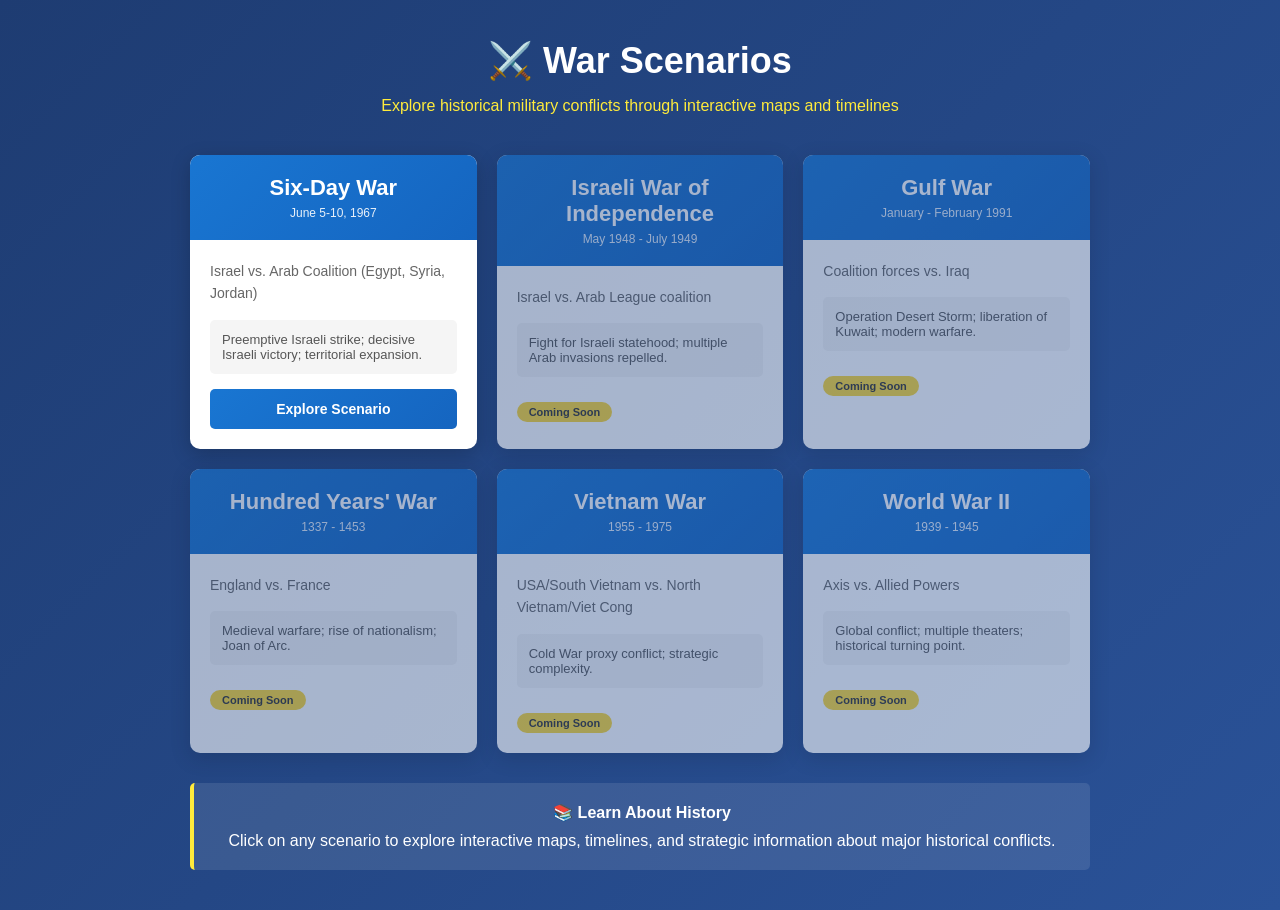
==== index.html @ 11c91784 "Add files via upload" ====
<!DOCTYPE html>
<html lang="en">
<head>
    <meta charset="UTF-8">
    <meta name="viewport" content="width=device-width, initial-scale=1.0">
    <title>War Scenarios - Interactive History</title>
    <style>
        * {
            margin: 0;
            padding: 0;
            box-sizing: border-box;
        }

        body {
            font-family: 'Segoe UI', Tahoma, Geneva, Verdana, sans-serif;
            background: linear-gradient(135deg, #1e3c72 0%, #2a5298 100%);
            min-height: 100vh;
            padding: 40px 20px;
        }

        .container {
            max-width: 900px;
            margin: 0 auto;
        }

        h1 {
            color: white;
            text-align: center;
            margin-bottom: 15px;
            font-size: 36px;
        }

        .subtitle {
            color: #ffeb3b;
            text-align: center;
            margin-bottom: 40px;
            font-size: 16px;
        }

        .scenarios-grid {
            display: grid;
            grid-template-columns: repeat(auto-fit, minmax(250px, 1fr));
            gap: 20px;
            margin-bottom: 30px;
        }

        .scenario-card {
            background: white;
            border-radius: 10px;
            overflow: hidden;
            box-shadow: 0 5px 20px rgba(0, 0, 0, 0.2);
            transition: transform 0.3s, box-shadow 0.3s;
            cursor: pointer;
        }

        .scenario-card:hover {
            transform: translateY(-5px);
            box-shadow: 0 10px 30px rgba(0, 0, 0, 0.3);
        }

        .scenario-header {
            background: linear-gradient(135deg, #1976D2 0%, #1565C0 100%);
            color: white;
            padding: 20px;
            text-align: center;
        }

        .scenario-header h2 {
            font-size: 22px;
            margin-bottom: 5px;
        }

        .scenario-date {
            font-size: 12px;
            opacity: 0.9;
        }

        .scenario-body {
            padding: 20px;
        }

        .scenario-description {
            color: #666;
            font-size: 14px;
            margin-bottom: 15px;
            line-height: 1.6;
        }

        .scenario-details {
            background: #f5f5f5;
            padding: 12px;
            border-radius: 5px;
            font-size: 13px;
            margin-bottom: 15px;
            color: #555;
        }

        .scenario-button {
            background: linear-gradient(135deg, #1976D2 0%, #1565C0 100%);
            color: white;
            border: none;
            padding: 12px 24px;
            border-radius: 5px;
            cursor: pointer;
            font-size: 14px;
            font-weight: bold;
            width: 100%;
            transition: background 0.3s;
        }

        .scenario-button:hover {
            background: linear-gradient(135deg, #1565C0 0%, #0D47A1 100%);
        }

        .coming-soon {
            opacity: 0.6;
            cursor: not-allowed;
        }

        .coming-soon .scenario-button {
            background: #ccc;
            cursor: not-allowed;
        }

        .coming-soon-badge {
            display: inline-block;
            background: #FDD835;
            color: #333;
            padding: 4px 12px;
            border-radius: 20px;
            font-size: 11px;
            font-weight: bold;
            margin-top: 10px;
        }

        .info-box {
            background: rgba(255, 255, 255, 0.1);
            border-left: 4px solid #ffeb3b;
            padding: 20px;
            border-radius: 5px;
            color: white;
            text-align: center;
        }

        @media (max-width: 768px) {
            h1 {
                font-size: 28px;
            }

            .scenarios-grid {
                grid-template-columns: 1fr;
            }
        }
    </style>
</head>
<body>
    <div class="container">
        <h1>⚔️ War Scenarios</h1>
        <p class="subtitle">Explore historical military conflicts through interactive maps and timelines</p>

        <div class="scenarios-grid" id="scenariosContainer">
            <!-- Scenarios will be generated here -->
        </div>

        <div class="info-box">
            <strong>📚 Learn About History</strong>
            <p style="margin-top: 10px;">Click on any scenario to explore interactive maps, timelines, and strategic information about major historical conflicts.</p>
        </div>
    </div>

    <script>
        // Define all war scenarios here
        const scenarios = [
            {
                id: 'six-day-war',
                name: 'Six-Day War',
                date: 'June 5-10, 1967',
                description: 'Israel vs. Arab Coalition (Egypt, Syria, Jordan)',
                details: 'Preemptive Israeli strike; decisive Israeli victory; territorial expansion.',
                url: 'six-day-war-map.html',
                status: 'active'
            },
            {
                id: 'war-of-independence',
                name: 'Israeli War of Independence',
                date: 'May 1948 - July 1949',
                description: 'Israel vs. Arab League coalition',
                details: 'Fight for Israeli statehood; multiple Arab invasions repelled.',
                url: '#',
                status: 'coming-soon'
            },
            {
                id: 'gulf-war',
                name: 'Gulf War',
                date: 'January - February 1991',
                description: 'Coalition forces vs. Iraq',
                details: 'Operation Desert Storm; liberation of Kuwait; modern warfare.',
                url: '#',
                status: 'coming-soon'
            },
            {
                id: 'hundred-years-war',
                name: 'Hundred Years\' War',
                date: '1337 - 1453',
                description: 'England vs. France',
                details: 'Medieval warfare; rise of nationalism; Joan of Arc.',
                url: '#',
                status: 'coming-soon'
            },
            {
                id: 'vietnam-war',
                name: 'Vietnam War',
                date: '1955 - 1975',
                description: 'USA/South Vietnam vs. North Vietnam/Viet Cong',
                details: 'Cold War proxy conflict; strategic complexity.',
                url: '#',
                status: 'coming-soon'
            },
            {
                id: 'world-war-2',
                name: 'World War II',
                date: '1939 - 1945',
                description: 'Axis vs. Allied Powers',
                details: 'Global conflict; multiple theaters; historical turning point.',
                url: '#',
                status: 'coming-soon'
            }
        ];

        // Render scenarios
        function renderScenarios() {
            const container = document.getElementById('scenariosContainer');
            container.innerHTML = scenarios.map(scenario => `
                <div class="scenario-card ${scenario.status === 'coming-soon' ? 'coming-soon' : ''}">
                    <div class="scenario-header">
                        <h2>${scenario.name}</h2>
                        <div class="scenario-date">${scenario.date}</div>
                    </div>
                    <div class="scenario-body">
                        <p class="scenario-description">${scenario.description}</p>
                        <div class="scenario-details">${scenario.details}</div>
                        ${scenario.status === 'coming-soon' ? 
                            `<div class="coming-soon-badge">Coming Soon</div>` : 
                            `<button class="scenario-button" onclick="navigateToScenario('${scenario.url}')">Explore Scenario</button>`
                        }
                    </div>
                </div>
            `).join('');
        }

        function navigateToScenario(url) {
            if (url !== '#') {
                window.location.href = url;
            }
        }

        // Initialize
        renderScenarios();
    </script>
</body>
</html>
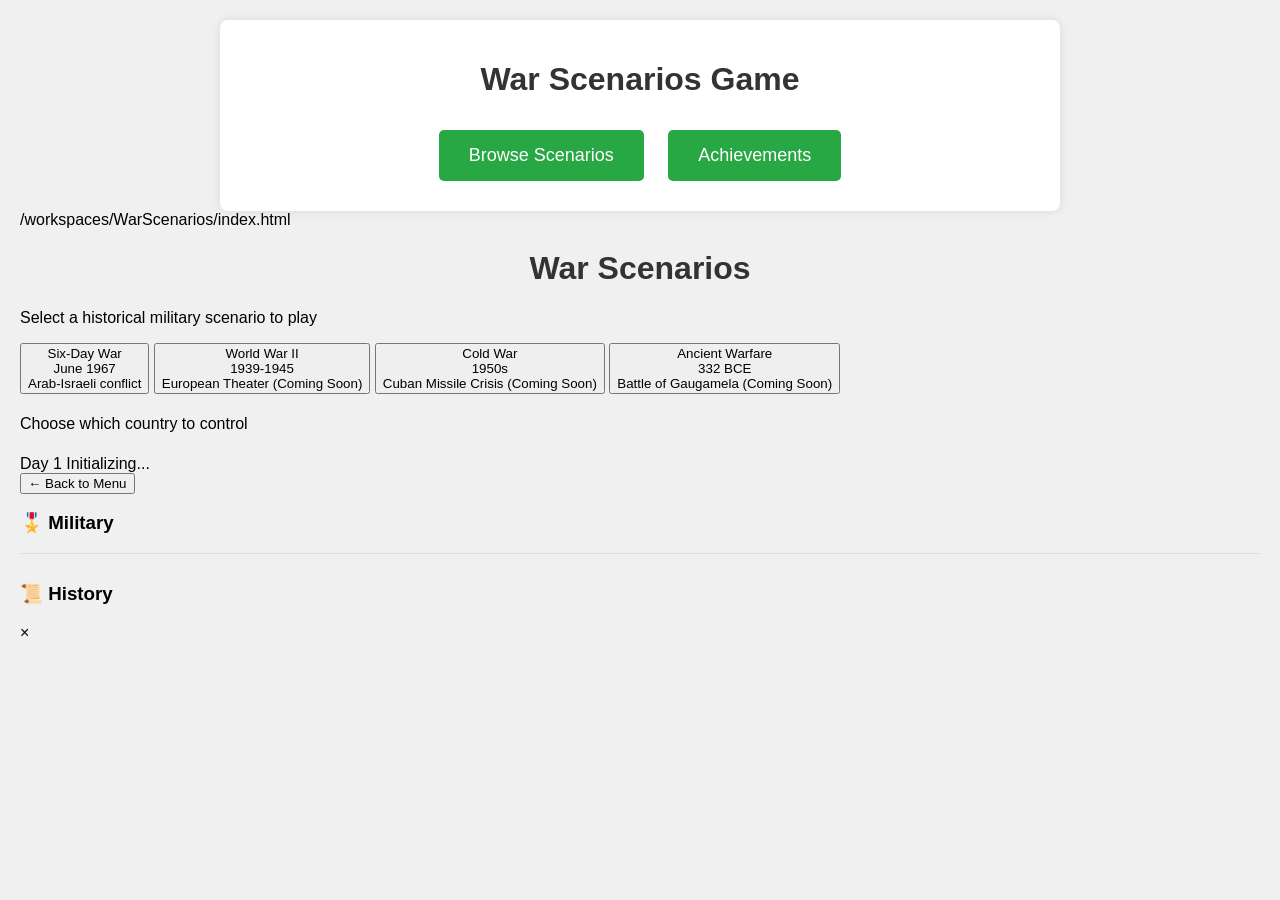
==== commit 9389bd2e: "Add War Scenarios game (Six Day War 1967)" ====
--- a/index.html
+++ b/index.html
@@ -3,259 +3,166 @@
 <head>
     <meta charset="UTF-8">
     <meta name="viewport" content="width=device-width, initial-scale=1.0">
-    <title>War Scenarios - Interactive History</title>
-    <style>
-        * {
-            margin: 0;
-            padding: 0;
-            box-sizing: border-box;
-        }
-
-        body {
-            font-family: 'Segoe UI', Tahoma, Geneva, Verdana, sans-serif;
-            background: linear-gradient(135deg, #1e3c72 0%, #2a5298 100%);
-            min-height: 100vh;
-            padding: 40px 20px;
-        }
-
-        .container {
-            max-width: 900px;
-            margin: 0 auto;
-        }
-
-        h1 {
-            color: white;
-            text-align: center;
-            margin-bottom: 15px;
-            font-size: 36px;
-        }
-
-        .subtitle {
-            color: #ffeb3b;
-            text-align: center;
-            margin-bottom: 40px;
-            font-size: 16px;
-        }
-
-        .scenarios-grid {
-            display: grid;
-            grid-template-columns: repeat(auto-fit, minmax(250px, 1fr));
-            gap: 20px;
-            margin-bottom: 30px;
-        }
-
-        .scenario-card {
-            background: white;
-            border-radius: 10px;
-            overflow: hidden;
-            box-shadow: 0 5px 20px rgba(0, 0, 0, 0.2);
-            transition: transform 0.3s, box-shadow 0.3s;
-            cursor: pointer;
-        }
-
-        .scenario-card:hover {
-            transform: translateY(-5px);
-            box-shadow: 0 10px 30px rgba(0, 0, 0, 0.3);
-        }
-
-        .scenario-header {
-            background: linear-gradient(135deg, #1976D2 0%, #1565C0 100%);
-            color: white;
-            padding: 20px;
-            text-align: center;
-        }
-
-        .scenario-header h2 {
-            font-size: 22px;
-            margin-bottom: 5px;
-        }
-
-        .scenario-date {
-            font-size: 12px;
-            opacity: 0.9;
-        }
-
-        .scenario-body {
-            padding: 20px;
-        }
-
-        .scenario-description {
-            color: #666;
-            font-size: 14px;
-            margin-bottom: 15px;
-            line-height: 1.6;
-        }
-
-        .scenario-details {
-            background: #f5f5f5;
-            padding: 12px;
-            border-radius: 5px;
-            font-size: 13px;
-            margin-bottom: 15px;
-            color: #555;
-        }
-
-        .scenario-button {
-            background: linear-gradient(135deg, #1976D2 0%, #1565C0 100%);
-            color: white;
-            border: none;
-            padding: 12px 24px;
-            border-radius: 5px;
-            cursor: pointer;
-            font-size: 14px;
-            font-weight: bold;
-            width: 100%;
-            transition: background 0.3s;
-        }
-
-        .scenario-button:hover {
-            background: linear-gradient(135deg, #1565C0 0%, #0D47A1 100%);
-        }
-
-        .coming-soon {
-            opacity: 0.6;
-            cursor: not-allowed;
-        }
-
-        .coming-soon .scenario-button {
-            background: #ccc;
-            cursor: not-allowed;
-        }
-
-        .coming-soon-badge {
-            display: inline-block;
-            background: #FDD835;
-            color: #333;
-            padding: 4px 12px;
-            border-radius: 20px;
-            font-size: 11px;
-            font-weight: bold;
-            margin-top: 10px;
-        }
-
-        .info-box {
-            background: rgba(255, 255, 255, 0.1);
-            border-left: 4px solid #ffeb3b;
-            padding: 20px;
-            border-radius: 5px;
-            color: white;
-            text-align: center;
-        }
-
-        @media (max-width: 768px) {
-            h1 {
-                font-size: 28px;
-            }
-
-            .scenarios-grid {
-                grid-template-columns: 1fr;
-            }
-        }
-    </style>
+    <title>Six Day War Text Adventure</title>
+    <link rel="stylesheet" href="styles.css">
 </head>
 <body>
-    <div class="container">
-        <h1>⚔️ War Scenarios</h1>
-        <p class="subtitle">Explore historical military conflicts through interactive maps and timelines</p>
-
-        <div class="scenarios-grid" id="scenariosContainer">
-            <!-- Scenarios will be generated here -->
+    <div id="game-container">
+        <h1 id="title">War Scenarios Game</h1>
+        <div id="main-menu">
+            <button id="browse-scenarios">Browse Scenarios</button>
+            <button id="achievements">Achievements</button>
+        </div>
+        <div id="scenarios-view" style="display: none;">
+            <h2>Scenarios</h2>
+            <input type="text" id="scenario-search" placeholder="Search scenarios...">
+            <div id="scenario-list">
+                <div class="scenario-item" data-scenario="sixDayWar">
+                    <h3>Six Day War (1967)</h3>
+                    <p>Experience the tense lead-up to the 1967 Arab-Israeli war as Israel's Prime Minister.</p>
+                    <button class="start-scenario">Start</button>
+                </div>
+            </div>
+        </div>
+        <div id="achievements-view" style="display: none;">
+            <h2>Achievements</h2>
+            <div id="achievements-list">
+                <!-- Achievements will be populated here -->
+            </div>
+        </div>
+        <div id="game-ui" style="display: none;">
+            <div id="story"></div>
+            <div id="turn-info"></div>
+            <div id="actions"></div>
+            <button id="toggle-debug" style="margin-top: 20px; padding: 8px 12px;">Show Debug</button>
+            <div id="debug-panel" style="display: none; margin-top: 20px; background: #f5f5f5; border: 1px solid #ccc; padding: 10px; max-height: 200px; overflow-y: auto; font-family: monospace; font-size: 12px;">
+                <h4>Debug Log:</h4>
+                <div id="debug-log"></div>
+            </div>
+        </div>
+    </div>
+    <script src="scenarios/scenarioManager.js"></script>
+    <script src="scenarios/sixDayWar.js"></script>
+    <script src="game.js"></script>
+</body>
+</html></content>
+<parameter name="filePath">/workspaces/WarScenarios/index.html<!DOCTYPE html>
+<html lang="en">
+<head>
+    <meta charset="UTF-8">
+    <meta name="viewport" content="width=device-width, initial-scale=1.0">
+    <title>War Scenarios - Strategic Game</title>
+    <link rel="stylesheet" href="styles.css">
+</head>
+<body>
+    <div id="main-container">
+        <!-- Scenario Selection Screen -->
+        <div id="scenario-selection" class="screen active">
+            <h1>War Scenarios</h1>
+            <p>Select a historical military scenario to play</p>
+            <div class="button-grid">
+                <button class="scenario-btn" onclick="gameController.selectScenario('six-day-war')">
+                    <div class="scenario-name">Six-Day War</div>
+                    <div class="scenario-date">June 1967</div>
+                    <div class="scenario-description">Arab-Israeli conflict</div>
+                </button>
+                <button class="scenario-btn disabled" title="Coming Soon">
+                    <div class="scenario-name">World War II</div>
+                    <div class="scenario-date">1939-1945</div>
+                    <div class="scenario-description">European Theater (Coming Soon)</div>
+                </button>
+                <button class="scenario-btn disabled" title="Coming Soon">
+                    <div class="scenario-name">Cold War</div>
+                    <div class="scenario-date">1950s</div>
+                    <div class="scenario-description">Cuban Missile Crisis (Coming Soon)</div>
+                </button>
+                <button class="scenario-btn disabled" title="Coming Soon">
+                    <div class="scenario-name">Ancient Warfare</div>
+                    <div class="scenario-date">332 BCE</div>
+                    <div class="scenario-description">Battle of Gaugamela (Coming Soon)</div>
+                </button>
+            </div>
         </div>
 
-        <div class="info-box">
-            <strong>📚 Learn About History</strong>
-            <p style="margin-top: 10px;">Click on any scenario to explore interactive maps, timelines, and strategic information about major historical conflicts.</p>
+        <!-- Faction Selection Screen -->
+        <div id="faction-selection" class="screen">
+            <h1 id="faction-select-title"></h1>
+            <p>Choose which country to control</p>
+            <div id="faction-buttons" class="button-grid">
+                <!-- Faction buttons will be added here -->
+            </div>
+        </div>
+
+        <!-- Game Screen -->
+        <div id="game-screen" class="screen">
+            <div class="header">
+                <h1 id="scenario-title"></h1>
+                <div class="game-info">
+                    <span id="turn-counter">Day 1</span>
+                    <span id="status-display">Initializing...</span>
+                </div>
+                <button class="btn-small" onclick="gameController.backToMenu()">← Back to Menu</button>
+            </div>
+
+            <div class="game-content">
+                <!-- Map/Board Area -->
+                <div class="game-board">
+                    <div id="map-container" class="map-container">
+                        <!-- Game map will be rendered here -->
+                    </div>
+                </div>
+
+                <!-- Game HUD -->
+                <div class="game-hud">
+                    <!-- Faction Info -->
+                    <div class="faction-panel">
+                        <h3 id="faction-name"></h3>
+                        <div id="faction-stats" class="stats-list"></div>
+                    </div>
+
+                    <!-- Diplomacy Panel -->
+                    <div class="action-panel">
+                        <div id="diplomacy-panel"></div>
+                    </div>
+
+                    <!-- Military Panel -->
+                    <div class="action-panel">
+                        <h3>🎖️ Military</h3>
+                        <div id="military-buttons" class="button-list">
+                            <!-- Military action buttons -->
+                        </div>
+                        <div id="recruitment-panel" style="margin-top: 10px; padding-top: 10px; border-top: 1px solid #ddd;"></div>
+                    </div>
+
+                    <!-- Research Panel -->
+                    <div class="action-panel">
+                        <div id="research-panel"></div>
+                    </div>
+
+                    <!-- Event Log -->
+                    <div class="event-log">
+                        <h3>📜 History</h3>
+                        <div id="event-list" class="event-list"></div>
+                    </div>
+                </div>
+            </div>
+
+            <!-- Battle/Decision Modal -->
+            <div id="modal" class="modal">
+                <div class="modal-content">
+                    <span class="close" onclick="gameController.closeModal()">&times;</span>
+                    <h2 id="modal-title"></h2>
+                    <p id="modal-description"></p>
+                    <div id="modal-buttons" class="modal-button-group">
+                        <!-- Modal action buttons will be added here -->
+                    </div>
+                </div>
+            </div>
         </div>
     </div>
 
-    <script>
-        // Define all war scenarios here
-        const scenarios = [
-            {
-                id: 'six-day-war',
-                name: 'Six-Day War',
-                date: 'June 5-10, 1967',
-                description: 'Israel vs. Arab Coalition (Egypt, Syria, Jordan)',
-                details: 'Preemptive Israeli strike; decisive Israeli victory; territorial expansion.',
-                url: 'six-day-war-map.html',
-                status: 'active'
-            },
-            {
-                id: 'war-of-independence',
-                name: 'Israeli War of Independence',
-                date: 'May 1948 - July 1949',
-                description: 'Israel vs. Arab League coalition',
-                details: 'Fight for Israeli statehood; multiple Arab invasions repelled.',
-                url: '#',
-                status: 'coming-soon'
-            },
-            {
-                id: 'gulf-war',
-                name: 'Gulf War',
-                date: 'January - February 1991',
-                description: 'Coalition forces vs. Iraq',
-                details: 'Operation Desert Storm; liberation of Kuwait; modern warfare.',
-                url: '#',
-                status: 'coming-soon'
-            },
-            {
-                id: 'hundred-years-war',
-                name: 'Hundred Years\' War',
-                date: '1337 - 1453',
-                description: 'England vs. France',
-                details: 'Medieval warfare; rise of nationalism; Joan of Arc.',
-                url: '#',
-                status: 'coming-soon'
-            },
-            {
-                id: 'vietnam-war',
-                name: 'Vietnam War',
-                date: '1955 - 1975',
-                description: 'USA/South Vietnam vs. North Vietnam/Viet Cong',
-                details: 'Cold War proxy conflict; strategic complexity.',
-                url: '#',
-                status: 'coming-soon'
-            },
-            {
-                id: 'world-war-2',
-                name: 'World War II',
-                date: '1939 - 1945',
-                description: 'Axis vs. Allied Powers',
-                details: 'Global conflict; multiple theaters; historical turning point.',
-                url: '#',
-                status: 'coming-soon'
-            }
-        ];
-
-        // Render scenarios
-        function renderScenarios() {
-            const container = document.getElementById('scenariosContainer');
-            container.innerHTML = scenarios.map(scenario => `
-                <div class="scenario-card ${scenario.status === 'coming-soon' ? 'coming-soon' : ''}">
-                    <div class="scenario-header">
-                        <h2>${scenario.name}</h2>
-                        <div class="scenario-date">${scenario.date}</div>
-                    </div>
-                    <div class="scenario-body">
-                        <p class="scenario-description">${scenario.description}</p>
-                        <div class="scenario-details">${scenario.details}</div>
-                        ${scenario.status === 'coming-soon' ? 
-                            `<div class="coming-soon-badge">Coming Soon</div>` : 
-                            `<button class="scenario-button" onclick="navigateToScenario('${scenario.url}')">Explore Scenario</button>`
-                        }
-                    </div>
-                </div>
-            `).join('');
-        }
-
-        function navigateToScenario(url) {
-            if (url !== '#') {
-                window.location.href = url;
-            }
-        }
-
-        // Initialize
-        renderScenarios();
-    </script>
+    <script src="scenarios/scenarioManager.js"></script>
+    <script src="scenarios/sixDayWar.js"></script>
+    <script src="game.js"></script>
 </body>
-</html>+</html>
--- a/styles.css
+++ b/styles.css
@@ -0,0 +1,165 @@
+body {
+    font-family: Arial, sans-serif;
+    background-color: #f0f0f0;
+    margin: 0;
+    padding: 20px;
+}
+
+#game-container {
+    max-width: 800px;
+    margin: 0 auto;
+    background-color: white;
+    padding: 20px;
+    border-radius: 8px;
+    box-shadow: 0 0 10px rgba(0,0,0,0.1);
+}
+
+h1 {
+    text-align: center;
+    color: #333;
+}
+
+#story {
+    height: 300px;
+    overflow-y: auto;
+    border: 1px solid #ccc;
+    padding: 10px;
+    margin-bottom: 10px;
+    background-color: #fafafa;
+    white-space: pre-wrap;
+}
+
+#turn-info {
+    margin-bottom: 20px;
+    font-weight: bold;
+    color: #555;
+}
+
+.action-group {
+    margin-bottom: 15px;
+    padding: 12px;
+    border: 1px solid #ddd;
+    border-radius: 8px;
+    background-color: #fff;
+}
+
+.action-group h3 {
+    margin: 0 0 10px;
+    font-size: 16px;
+    color: #333;
+}
+
+.action-group button {
+    margin: 4px 6px 4px 0;
+    padding: 10px 16px;
+    font-size: 14px;
+    background-color: #007bff;
+    color: white;
+    border: none;
+    cursor: pointer;
+    border-radius: 5px;
+}
+
+.action-group button:hover {
+    background-color: #0056b3;
+}
+
+#actions button.secondary {
+    background-color: #6c757d;
+}
+
+#actions button.secondary:hover {
+    background-color: #5a6268;
+}
+
+#toggle-debug {
+    background-color: #6c757d;
+    color: white;
+    border: none;
+    cursor: pointer;
+    border-radius: 5px;
+    padding: 8px 12px;
+}
+
+#toggle-debug:hover {
+    background-color: #5a6268;
+}
+
+#main-menu {
+    text-align: center;
+    margin-top: 20px;
+}
+
+#main-menu button {
+    margin: 10px;
+    padding: 15px 30px;
+    font-size: 18px;
+    background-color: #28a745;
+    color: white;
+    border: none;
+    cursor: pointer;
+    border-radius: 5px;
+}
+
+#main-menu button:hover {
+    background-color: #218838;
+}
+
+#scenarios-view, #achievements-view {
+    margin-top: 20px;
+}
+
+#scenario-search {
+    width: 100%;
+    padding: 10px;
+    font-size: 16px;
+    margin-bottom: 20px;
+}
+
+.scenario-item {
+    border: 1px solid #ccc;
+    padding: 15px;
+    margin-bottom: 10px;
+    border-radius: 5px;
+    background-color: #f9f9f9;
+}
+
+.scenario-item h3 {
+    margin-top: 0;
+}
+
+.start-scenario {
+    background-color: #007bff;
+    color: white;
+    border: none;
+    padding: 10px 20px;
+    cursor: pointer;
+    border-radius: 5px;
+}
+
+.start-scenario:hover {
+    background-color: #0056b3;
+}
+
+#achievements-list {
+    display: flex;
+    flex-wrap: wrap;
+}
+
+.achievement {
+    border: 1px solid #ccc;
+    padding: 15px;
+    margin: 10px;
+    border-radius: 5px;
+    background-color: #f9f9f9;
+    width: 200px;
+}
+
+.achievement.unlocked {
+    background-color: #d4edda;
+}
+
+.achievement.locked {
+    background-color: #f8d7da;
+    opacity: 0.6;
+}
--- a/styles.css
+++ b/styles.css
@@ -0,0 +1,165 @@
+body {
+    font-family: Arial, sans-serif;
+    background-color: #f0f0f0;
+    margin: 0;
+    padding: 20px;
+}
+
+#game-container {
+    max-width: 800px;
+    margin: 0 auto;
+    background-color: white;
+    padding: 20px;
+    border-radius: 8px;
+    box-shadow: 0 0 10px rgba(0,0,0,0.1);
+}
+
+h1 {
+    text-align: center;
+    color: #333;
+}
+
+#story {
+    height: 300px;
+    overflow-y: auto;
+    border: 1px solid #ccc;
+    padding: 10px;
+    margin-bottom: 10px;
+    background-color: #fafafa;
+    white-space: pre-wrap;
+}
+
+#turn-info {
+    margin-bottom: 20px;
+    font-weight: bold;
+    color: #555;
+}
+
+.action-group {
+    margin-bottom: 15px;
+    padding: 12px;
+    border: 1px solid #ddd;
+    border-radius: 8px;
+    background-color: #fff;
+}
+
+.action-group h3 {
+    margin: 0 0 10px;
+    font-size: 16px;
+    color: #333;
+}
+
+.action-group button {
+    margin: 4px 6px 4px 0;
+    padding: 10px 16px;
+    font-size: 14px;
+    background-color: #007bff;
+    color: white;
+    border: none;
+    cursor: pointer;
+    border-radius: 5px;
+}
+
+.action-group button:hover {
+    background-color: #0056b3;
+}
+
+#actions button.secondary {
+    background-color: #6c757d;
+}
+
+#actions button.secondary:hover {
+    background-color: #5a6268;
+}
+
+#toggle-debug {
+    background-color: #6c757d;
+    color: white;
+    border: none;
+    cursor: pointer;
+    border-radius: 5px;
+    padding: 8px 12px;
+}
+
+#toggle-debug:hover {
+    background-color: #5a6268;
+}
+
+#main-menu {
+    text-align: center;
+    margin-top: 20px;
+}
+
+#main-menu button {
+    margin: 10px;
+    padding: 15px 30px;
+    font-size: 18px;
+    background-color: #28a745;
+    color: white;
+    border: none;
+    cursor: pointer;
+    border-radius: 5px;
+}
+
+#main-menu button:hover {
+    background-color: #218838;
+}
+
+#scenarios-view, #achievements-view {
+    margin-top: 20px;
+}
+
+#scenario-search {
+    width: 100%;
+    padding: 10px;
+    font-size: 16px;
+    margin-bottom: 20px;
+}
+
+.scenario-item {
+    border: 1px solid #ccc;
+    padding: 15px;
+    margin-bottom: 10px;
+    border-radius: 5px;
+    background-color: #f9f9f9;
+}
+
+.scenario-item h3 {
+    margin-top: 0;
+}
+
+.start-scenario {
+    background-color: #007bff;
+    color: white;
+    border: none;
+    padding: 10px 20px;
+    cursor: pointer;
+    border-radius: 5px;
+}
+
+.start-scenario:hover {
+    background-color: #0056b3;
+}
+
+#achievements-list {
+    display: flex;
+    flex-wrap: wrap;
+}
+
+.achievement {
+    border: 1px solid #ccc;
+    padding: 15px;
+    margin: 10px;
+    border-radius: 5px;
+    background-color: #f9f9f9;
+    width: 200px;
+}
+
+.achievement.unlocked {
+    background-color: #d4edda;
+}
+
+.achievement.locked {
+    background-color: #f8d7da;
+    opacity: 0.6;
+}
